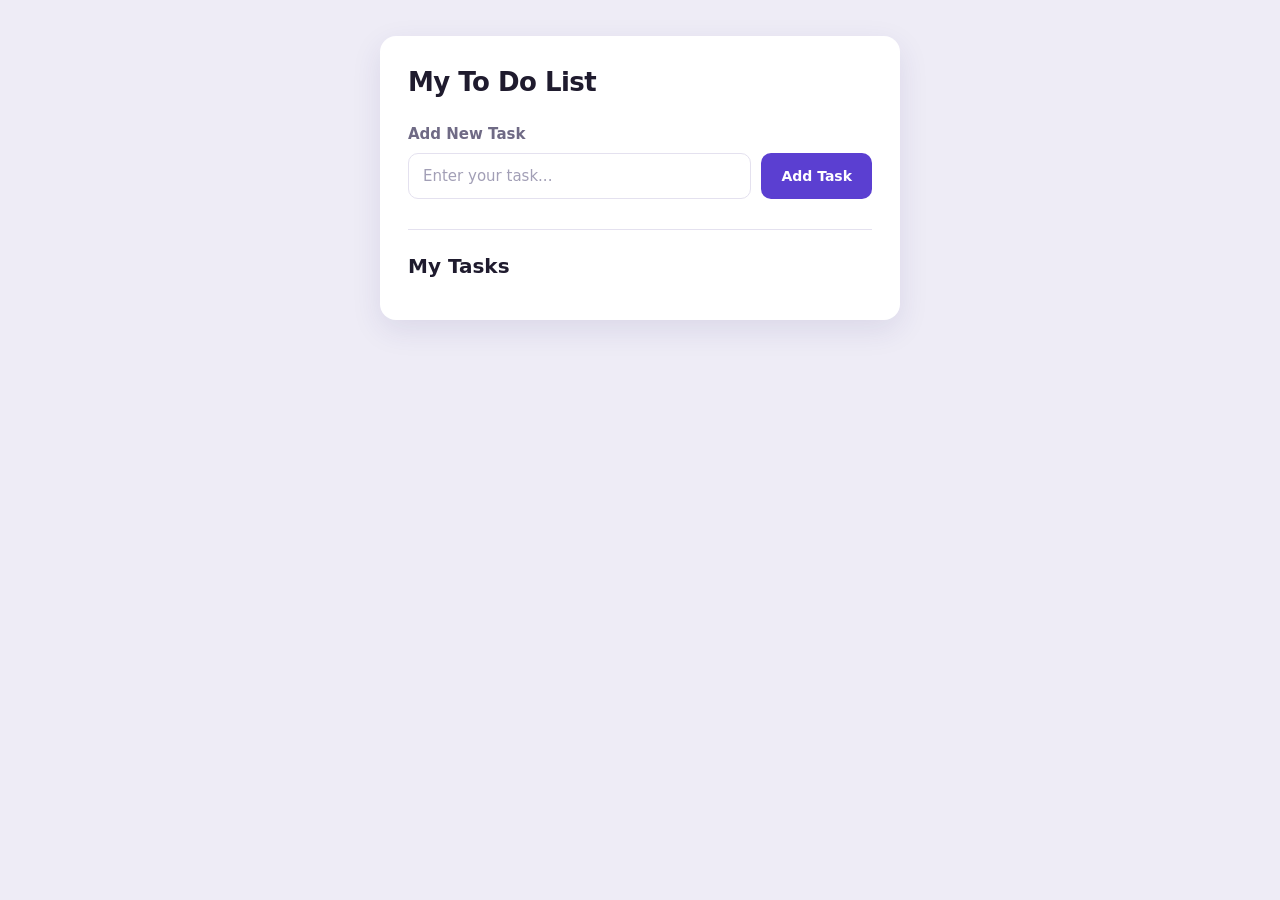
==== public/index.html @ 1df8dd8d "feat(frontend): add page layout and styles" ====
<!DOCTYPE html>
<html lang="en">
<head>
    <meta charset="UTF-8">
    <meta name="viewport" content="width=device-width, initial-scale=1.0">
    <title>My To Do List</title>
    <link rel="stylesheet" href="style.css">
</head>
<body>
    <div class="todo-container">
        <h1>My To Do List</h1>

        <p id="error" class="error" role="alert" hidden></p>

        <h3>Add New Task</h3>
        <form id="task-form" class="inline-form" novalidate>
            <input id="task-input" type="text" placeholder="Enter your task..." maxlength="255" autocomplete="off" aria-label="Task title">
            <button type="submit">Add Task</button>
        </form>

        <h2>My Tasks</h2>
        <p id="status" class="status" role="status" hidden></p>
        <p id="empty-message" class="empty" hidden>No tasks yet. Add your first task!</p>
        <ul id="todo-list"></ul>
    </div>

    <!-- If the frontend runs on another port, set it first:
         <script>window.API_BASE = "http://localhost:8000/api";</script> -->
    <script src="api.js"></script>
    <script src="app.js"></script>
</body>
</html>
---- public/style.css ----
:root {
    --bg: #eeecf6;
    --card: #ffffff;
    --ink: #1f1b2e;
    --muted: #6f6a85;
    --line: #e4e1ef;
    --row: #f7f6fb;
    --accent: #5b3fd1;
    --accent-hover: #4a31b3;
    --accent-soft: #ece8fb;
    --danger: #d8344a;
    --danger-hover: #b92a3e;
    --danger-soft: #fde8eb;
    --ring: 0 0 0 3px rgba(91, 63, 209, 0.2);
}

* {
    box-sizing: border-box;
}

body {
    font-family: system-ui, -apple-system, "Segoe UI", Roboto, Arial, sans-serif;
    background: var(--bg);
    color: var(--ink);
    line-height: 1.4;
    margin: 0;
    padding: 36px 16px;
}

.todo-container {
    background: var(--card);
    width: 100%;
    max-width: 520px;
    margin: 0 auto;
    padding: 28px;
    border-radius: 16px;
    box-shadow: 0 10px 30px rgba(52, 36, 120, 0.1);
}

h1 {
    font-size: 26px;
    font-weight: 700;
    letter-spacing: -0.02em;
    text-align: left;
    margin: 0 0 24px;
}

h3 {
    font-size: 15px;
    font-weight: 600;
    color: var(--muted);
    margin: 20px 0 8px;
}

h2 {
    font-size: 20px;
    font-weight: 700;
    margin: 30px 0 12px;
    padding-top: 22px;
    border-top: 1px solid var(--line);
}

/* ===== Inputs ===== */
input[type="text"],
textarea {
    width: 100%;
    padding: 12px 14px;
    margin: 0;
    background: #fff;
    color: var(--ink);
    border: 1.5px solid var(--line);
    border-radius: 10px;
    font-size: 15px;
    font-family: inherit;
    transition: border-color 0.15s, box-shadow 0.15s;
}

input[type="text"] {
    height: 46px;
}

textarea {
    height: 96px;
    resize: vertical;
}

input[type="text"]::placeholder,
textarea::placeholder {
    color: #a29fb6;
}

input[type="text"]:focus,
textarea:focus {
    outline: none;
    border-color: var(--accent);
    box-shadow: var(--ring);
}

/* ===== Forms ===== */
.todo-container form {
    margin: 0;
}

.inline-form {
    display: flex;
    gap: 10px;
    align-items: flex-start;
}

.inline-form input[type="text"],
.inline-form textarea {
    flex: 1;
    min-width: 0;
}

/* Bulk form: textarea on top, button underneath on the right */
.inline-form:has(textarea) {
    flex-direction: column;
    align-items: stretch;
}

.inline-form:has(textarea) button {
    align-self: flex-end;
}

/* ===== Buttons ===== */
button {
    background: var(--accent);
    color: #fff;
    border: none;
    height: 46px;
    padding: 0 20px;
    border-radius: 10px;
    font-size: 14px;
    font-weight: 600;
    font-family: inherit;
    white-space: nowrap;
    cursor: pointer;
    transition: background 0.15s, transform 0.05s;
}

button:hover {
    background: var(--accent-hover);
}

button:active {
    transform: translateY(1px);
}

button:focus-visible {
    outline: none;
    box-shadow: var(--ring);
}

/* ===== Task list ===== */
ul {
    list-style: none;
    padding: 0;
    margin: 0;
    display: flex;
    flex-direction: column;
    gap: 8px;
}

li {
    display: flex;
    align-items: center;
    justify-content: space-between;
    flex-wrap: wrap;
    gap: 10px 12px;
    background: var(--row);
    border: 1px solid var(--line);
    border-radius: 12px;
    padding: 10px 10px 10px 16px;
    margin: 0;
}

li > span {
    flex: 1 1 140px;
    min-width: 0;
    font-size: 15px;
    overflow-wrap: anywhere;
}

/* ===== Task buttons (side by side, smaller) ===== */
.task-buttons {
    display: flex;
    flex-direction: row;
    align-items: center;
    gap: 6px;
}

.task-buttons button {
    height: 34px;
    padding: 0 14px;
    font-size: 13px;
    background: var(--accent-soft);
    color: var(--accent);
}

.task-buttons button:hover {
    background: var(--accent);
    color: #fff;
}

.task-buttons .delete-btn {
    background: var(--danger-soft);
    color: var(--danger);
}

.task-buttons .delete-btn:hover {
    background: var(--danger);
    color: #fff;
}

/* ===== Completed task ===== */
.completed {
    text-decoration: line-through;
    color: var(--muted);
}

li:has(.completed) {
    background: #fbfbfd;
}

/* ===== Empty state ===== */
.empty {
    margin: 0;
    padding: 22px 16px;
    text-align: center;
    color: var(--muted);
    font-size: 14px;
    border: 1.5px dashed var(--line);
    border-radius: 12px;
}

/* ===== Mobile ===== */
@media (max-width: 480px) {
    body {
        padding: 20px 12px;
    }

    .todo-container {
        padding: 20px 16px;
        border-radius: 14px;
    }

    h1 {
        font-size: 23px;
    }

    button {
        padding: 0 16px;
    }
}

/* ===== Status, errors, checkbox, edit mode ===== */
.status {
    margin: 0 0 10px;
    color: var(--muted);
    font-size: 14px;
}

.error {
    margin: 0 0 4px;
    padding: 10px 12px;
    border-radius: 10px;
    background: var(--danger-soft);
    color: var(--danger);
    font-size: 14px;
}

/* While a request is running, ignore clicks on buttons */
.busy button {
    pointer-events: none;
    opacity: 0.6;
}

li input[type="checkbox"] {
    width: 18px;
    height: 18px;
    margin: 0;
    flex-shrink: 0;
    accent-color: var(--accent);
    cursor: pointer;
}

li input[type="text"] {
    height: 34px;
    padding: 6px 10px;
    flex: 1 1 140px;
}
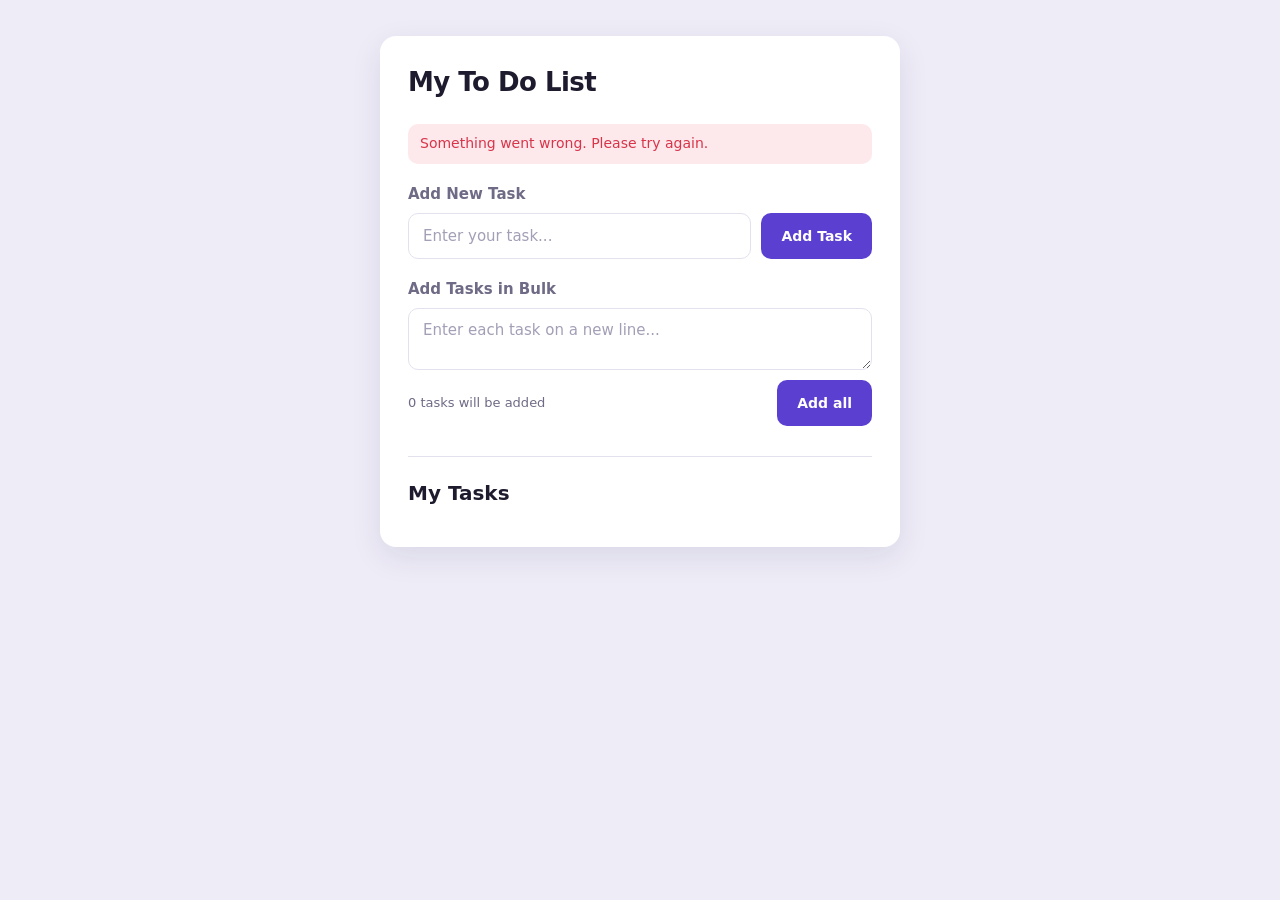
==== commit 9cafcd2a: "feat(frontend): add bulk textarea with live task counter" ====
--- a/public/index.html
+++ b/public/index.html
@@ -18,6 +18,15 @@
             <button type="submit">Add Task</button>
         </form>
 
+        <h3>Add Tasks in Bulk</h3>
+        <form id="bulk-form" class="inline-form" novalidate>
+            <textarea id="bulk-input" placeholder="Enter each task on a new line..." aria-label="Tasks, one per line"></textarea>
+            <div class="bulk-footer">
+                <span id="bulk-count" class="hint">0 tasks will be added</span>
+                <button type="submit">Add all</button>
+            </div>
+        </form>
+
         <h2>My Tasks</h2>
         <p id="status" class="status" role="status" hidden></p>
         <p id="empty-message" class="empty" hidden>No tasks yet. Add your first task!</p>
--- a/public/style.css
+++ b/public/style.css
@@ -291,3 +291,21 @@
     padding: 6px 10px;
     flex: 1 1 140px;
 }
+
+/* ===== Bulk add ===== */
+.bulk-footer {
+    display: flex;
+    align-items: center;
+    justify-content: space-between;
+    gap: 10px;
+}
+
+.hint {
+    font-size: 13px;
+    color: var(--muted);
+}
+
+.hint.over {
+    color: var(--danger);
+    font-weight: 600;
+}
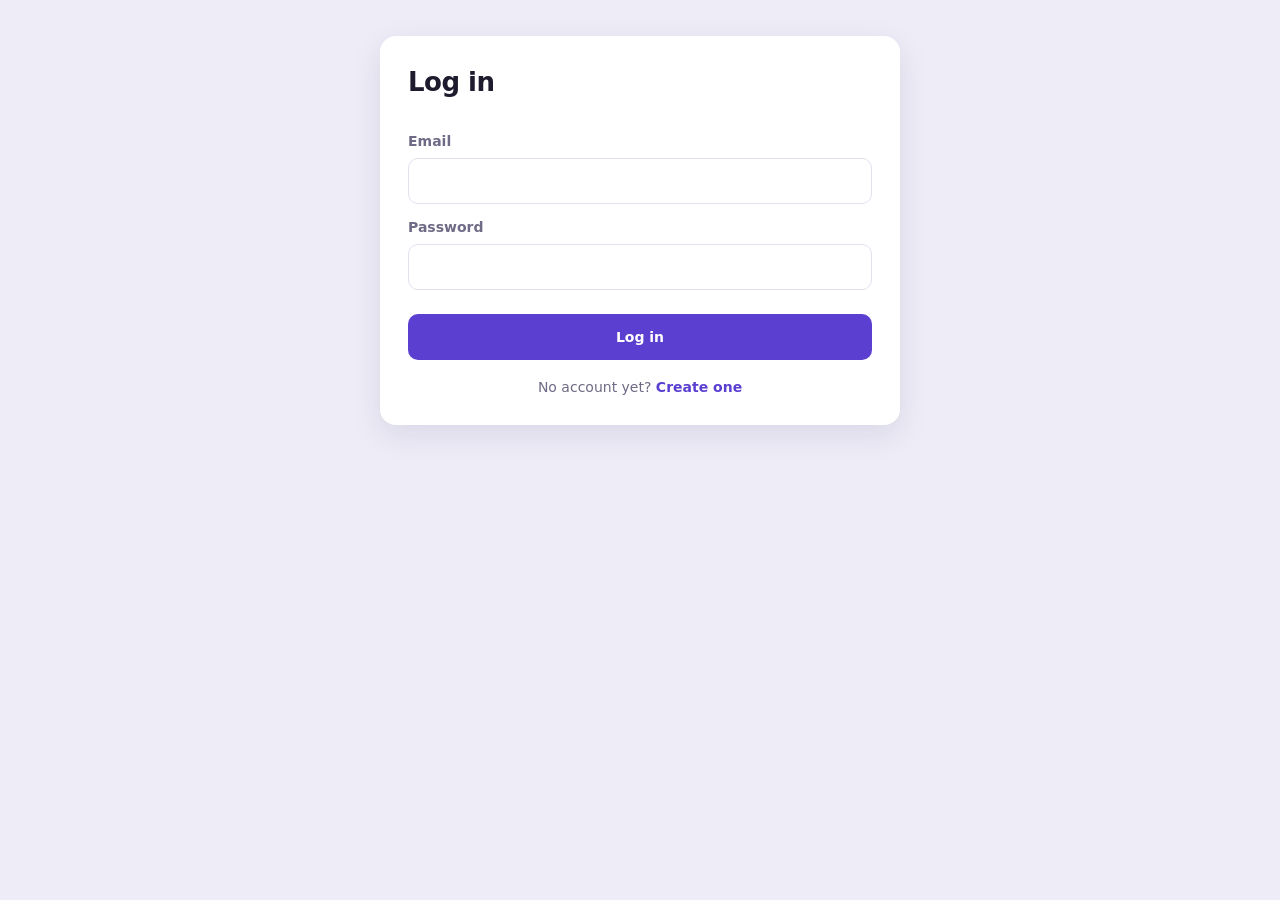
==== commit acb671c3: "feat(frontend): show user name and logout button" ====
--- a/public/index.html
+++ b/public/index.html
@@ -9,6 +9,11 @@
 <body>
     <div class="todo-container">
         <h1>My To Do List</h1>
+
+        <div class="userbar">
+            <span>Signed in as <strong id="user-name">...</strong></span>
+            <button type="button" id="logout-btn" class="logout-btn">Log out</button>
+        </div>
 
         <p id="error" class="error" role="alert" hidden></p>
 
--- a/public/style.css
+++ b/public/style.css
@@ -1,4 +1,4 @@
-
+/* ===== Tokens ===== */
 :root {
     --bg: #eeecf6;
     --card: #ffffff;
@@ -15,6 +15,7 @@
     --ring: 0 0 0 3px rgba(91, 63, 209, 0.2);
 }
 
+/* ===== General ===== */
 * {
     box-sizing: border-box;
 }
@@ -28,6 +29,7 @@
     padding: 36px 16px;
 }
 
+/* ===== Card ===== */
 .todo-container {
     background: var(--card);
     width: 100%;
@@ -38,6 +40,7 @@
     box-shadow: 0 10px 30px rgba(52, 36, 120, 0.1);
 }
 
+/* ===== Headings ===== */
 h1 {
     font-size: 26px;
     font-weight: 700;
@@ -309,3 +312,86 @@
     color: var(--danger);
     font-weight: 600;
 }
+
+/* ===== Login / register ===== */
+.auth-form {
+    display: flex;
+    flex-direction: column;
+    gap: 6px;
+}
+
+.auth-form label {
+    margin-top: 8px;
+    font-size: 14px;
+    font-weight: 600;
+    color: var(--muted);
+}
+
+.auth-form input {
+    width: 100%;
+    height: 46px;
+    padding: 12px 14px;
+    background: var(--card);
+    color: var(--ink);
+    border: 1.5px solid var(--line);
+    border-radius: 10px;
+    font-size: 15px;
+    font-family: inherit;
+}
+
+.auth-form input:focus {
+    outline: none;
+    border-color: var(--accent);
+    box-shadow: var(--ring);
+}
+
+.auth-form button {
+    width: 100%;
+    margin-top: 18px;
+}
+
+.auth-form button:disabled {
+    opacity: 0.6;
+    cursor: wait;
+}
+
+.auth-switch {
+    margin: 18px 0 0;
+    text-align: center;
+    font-size: 14px;
+    color: var(--muted);
+}
+
+.auth-switch a {
+    color: var(--accent);
+    font-weight: 600;
+    text-decoration: none;
+}
+
+/* ===== Signed-in bar ===== */
+.userbar {
+    display: flex;
+    align-items: center;
+    justify-content: space-between;
+    gap: 10px;
+    margin: -8px 0 18px;
+    font-size: 14px;
+    color: var(--muted);
+}
+
+.userbar strong {
+    color: var(--ink);
+}
+
+.logout-btn {
+    height: 32px;
+    padding: 0 12px;
+    font-size: 13px;
+    background: var(--accent-soft);
+    color: var(--accent);
+}
+
+.logout-btn:hover {
+    background: var(--accent);
+    color: #fff;
+}
